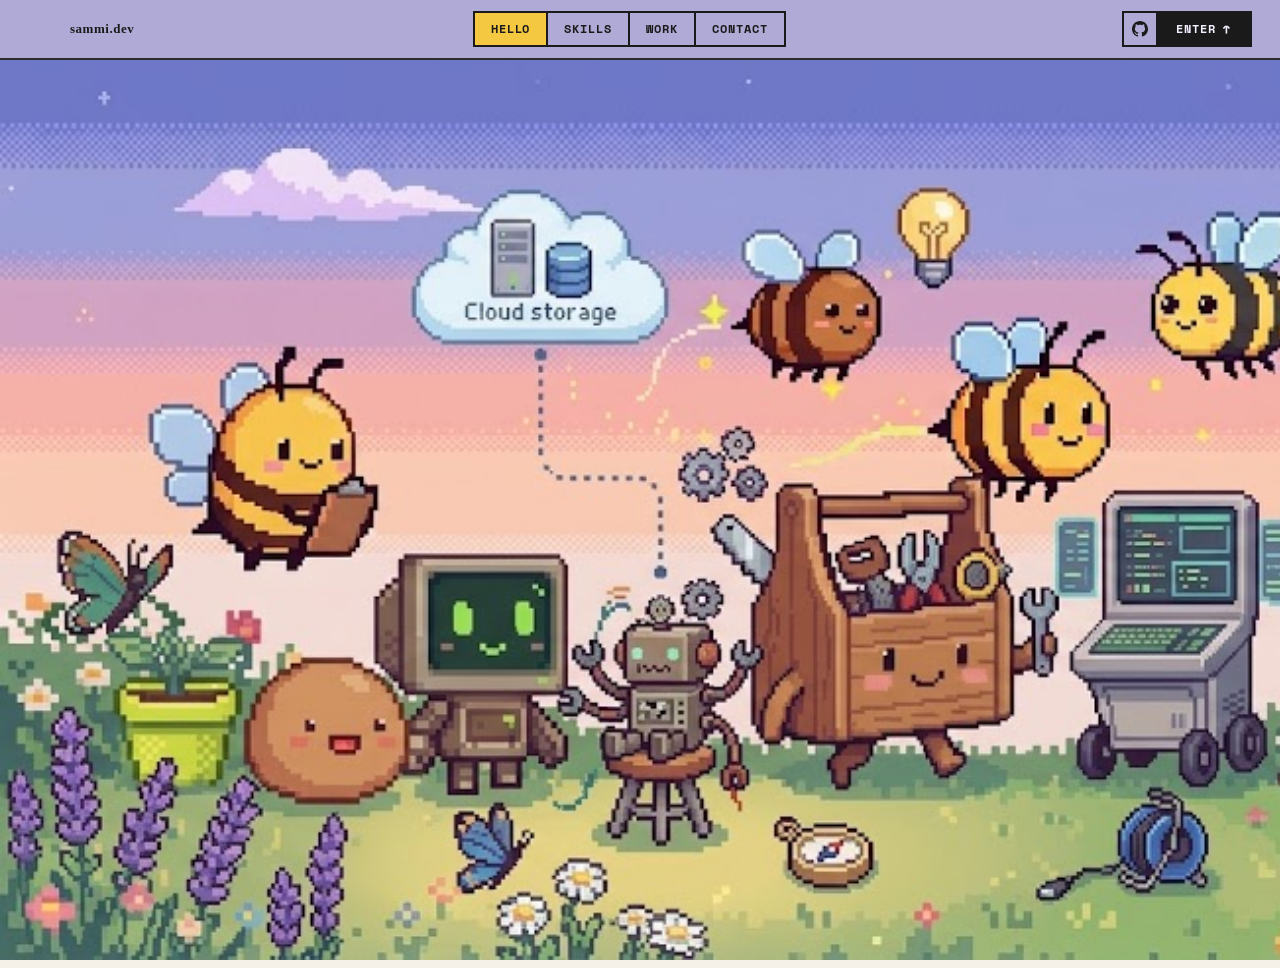
==== index.html @ 97fa731a "nav bar done" ====
<!doctype html>
<html lang="en">
  <head>
    <meta charset="UTF-8" />
    <meta name="viewport" content="width=device-width, initial-scale=1.0" />
    <link rel="stylesheet" href="./style.css" />
    <title>Document</title>
  </head>
  <body>
   <!DOCTYPE html>
<html lang="en">
<head>
  <meta charset="UTF-8" />
  <meta name="viewport" content="width=device-width, initial-scale=1.0"/>
  <title>sammi.dev navbar</title>
  <link href="https://fonts.googleapis.com/css2?family=Space+Mono:wght@400;700&display=swap" rel="stylesheet"/>
</head>
<body>

<nav>
  <!-- Logo -->
  <a href="#" class="logo">
    <svg class="logo-icon" viewBox="0 0 32 36" fill="none" xmlns="http://www.w3.org/2000/svg">
    
    </svg>
    <span class="logo-text">sammi.dev</span>
  </a>

  <!-- Nav links -->
  <div class="nav-links">
    <a href="#" class="nav-btn active">Hello</a>
    <a href="#" class="nav-btn">Skills</a>
    <a href="#" class="nav-btn">Work</a>
    <a href="#" class="nav-btn">Contact</a>
  </div>

  <!-- Right side -->
  <div class="nav-right">
    <button class="icon-btn" title="GitHub">
      <svg viewBox="0 0 24 24" fill="currentColor" xmlns="http://www.w3.org/2000/svg">
        <path d="M12 0C5.37 0 0 5.37 0 12c0 5.3 3.438 9.8 8.205 11.385.6.113.82-.258.82-.577 0-.285-.01-1.04-.015-2.04-3.338.724-4.042-1.61-4.042-1.61-.546-1.387-1.333-1.757-1.333-1.757-1.089-.745.083-.729.083-.729 1.205.084 1.84 1.237 1.84 1.237 1.07 1.835 2.809 1.305 3.495.998.108-.776.418-1.305.762-1.605-2.665-.3-5.466-1.332-5.466-5.93 0-1.31.465-2.38 1.235-3.22-.135-.303-.54-1.523.105-3.176 0 0 1.005-.322 3.3 1.23.96-.267 1.98-.399 3-.405 1.02.006 2.04.138 3 .405 2.28-1.552 3.285-1.23 3.285-1.23.645 1.653.24 2.873.12 3.176.765.84 1.23 1.91 1.23 3.22 0 4.61-2.805 5.625-5.475 5.92.42.36.81 1.096.81 2.22 0 1.605-.015 2.896-.015 3.286 0 .315.21.69.825.57C20.565 21.795 24 17.295 24 12c0-6.63-5.37-12-12-12z"/>
      </svg>
    </button>
    <a href="#" class="enter-btn">
      Enter <span class="arrow">↗</span>
    </a>
  </div>
</nav>
<div class="underline"></div>

<!-- background image  -->
<img class= "bgimage" src="./assets/e0dea437-5090-436d-a086-e0cec81c5b45.jpg" alt="">
</body>
</html>
  </body>
</html>
---- style.css ----
*, *::before, *::after { box-sizing: border-box; margin: 0; padding: 0; }

    body {
    font-family: var(--font-main);
  color: var(--text);
  line-height: 1.6;
  overflow-x: hidden;
  background: #f5f0e8;
    }

    nav {
      width: 100%;
      background: #b0aad6;
      border-bottom: 2px solid #2d2d2d;
      padding: 0 28px;
      height: 60px;
      display: flex;
      align-items: center;
      justify-content: space-between;
      gap: 12px;
    }

    /* Logo */
    .logo {
      display: flex;
      align-items: center;
      gap: 10px;
      text-decoration: none;
      color: #1a1a1a;
    }

    .logo-icon {
      width: 32px;
      height: 32px;
    }

    .logo-text {
      font-size: 13px;
      font-weight: 700;
      letter-spacing: 0.04em;
      color: #1a1a1a;
    }

    /* Nav links group */
    .nav-links {
      display: flex;
      align-items: center;
      gap: 0;
    }

    .nav-btn {
      display: inline-flex;
      align-items: center;
      justify-content: center;
      height: 36px;
      padding: 0 16px;
      font-family: 'Space Mono', monospace;
      font-size: 12px;
      font-weight: 700;
      letter-spacing: 0.08em;
      text-transform: uppercase;
      border: 2px solid #1a1a1a;
      background: transparent;
      color: #1a1a1a;
      cursor: pointer;
      text-decoration: none;
      position: relative;
      margin-left: -2px;
      transition: background 0.12s, color 0.12s, transform 0.1s;
      white-space: nowrap;
      user-select: none;
    }

    .nav-btn:first-child { margin-left: 0; }

    .nav-btn:hover {
      background: #1a1a1a;
      color: #f5f0ff;
      z-index: 1;
    }

    .nav-btn.active {
      background: #f5c842;
      color: #1a1a1a;
      z-index: 2;
      border-color: #1a1a1a;
    }

    .nav-btn.active:hover {
      background: #e0b800;
      color: #1a1a1a;
    }

    /* Right side group */
    .nav-right {
      display: flex;
      align-items: center;
      gap: 0;
    }

    .icon-btn {
      width: 36px;
      height: 36px;
      border: 2px solid #1a1a1a;
      background: transparent;
      display: flex;
      align-items: center;
      justify-content: center;
      cursor: pointer;
      margin-left: -2px;
      transition: background 0.12s, color 0.12s;
      color: #1a1a1a;
    }

    .icon-btn:hover {
      background: #1a1a1a;
      color: #f5f0ff;
    }

    .icon-btn svg {
      width: 16px;
      height: 16px;
    }

    .enter-btn {
      display: inline-flex;
      align-items: center;
      gap: 6px;
      height: 36px;
      padding: 0 18px;
      font-family: 'Space Mono', monospace;
      font-size: 12px;
      font-weight: 700;
      letter-spacing: 0.08em;
      text-transform: uppercase;
      border: 2px solid #1a1a1a;
      background: #1a1a1a;
      color: #f5f0ff;
      cursor: pointer;
      margin-left: -2px;
      transition: background 0.12s, color 0.12s;
      text-decoration: none;
    }

    .enter-btn:hover {
      background: #3a3a3a;
    }

    .enter-btn .arrow {
      font-size: 14px;
      display: inline-block;
      transform: rotate(-45deg);
      transition: transform 0.15s;
    }

    .enter-btn:hover .arrow {
      transform: rotate(-45deg) translate(2px, -2px);
    }

    /* Separator line below nav */
    .underline {
      width: 100%;
      height: px;
      background: solid black;
    }


.bgimage{
    background-size: cover;        /* Makes image cover full screen */
    background-position: center;   /* Centers the image */
    background-repeat: no-repeat;  /* Prevents repeating */
    height: 100vh;
    margin: 0;
}
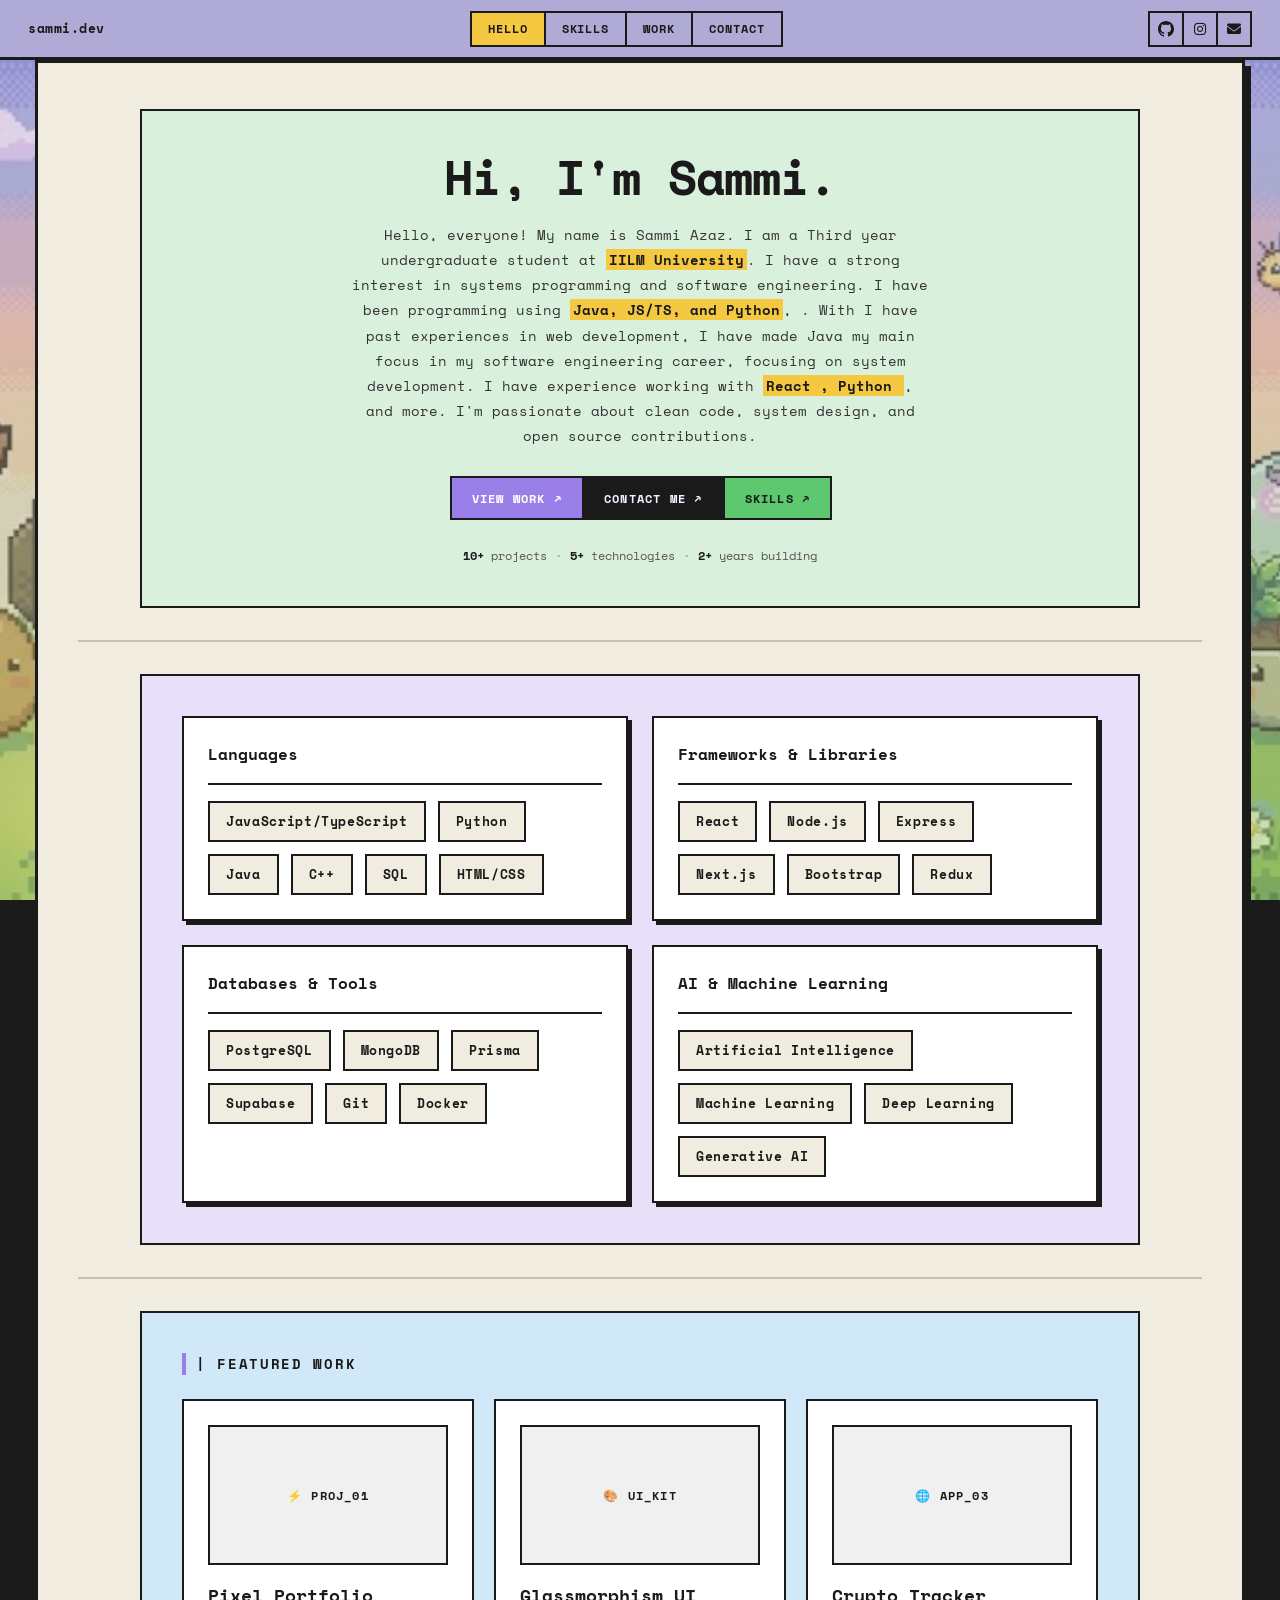
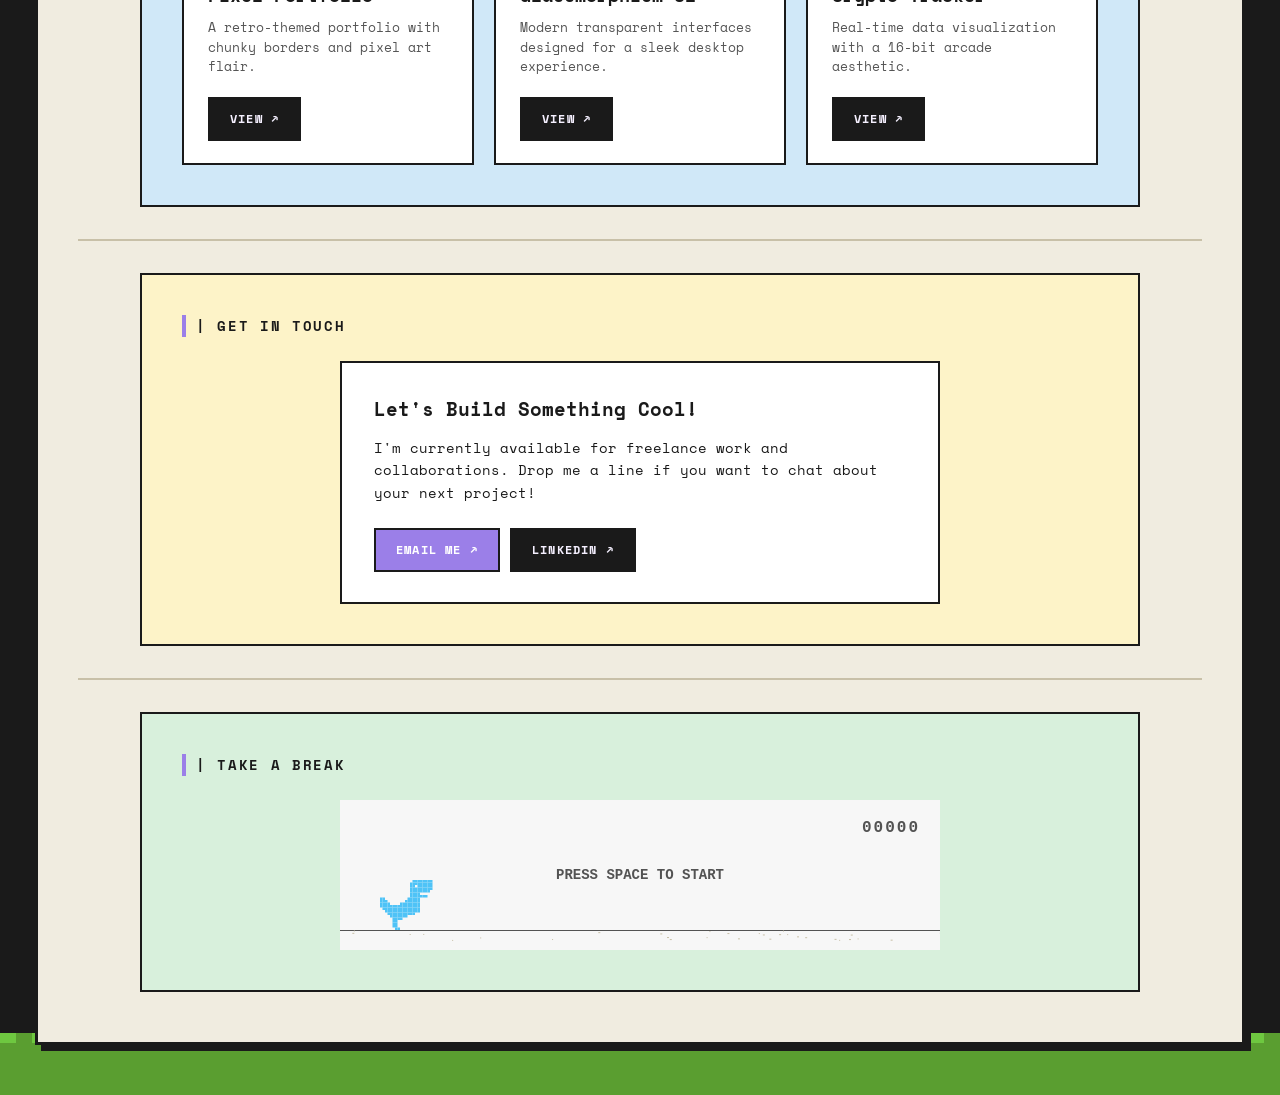
==== commit 84afbe93: "intro and skills done" ====
--- a/index.html
+++ b/index.html
@@ -1,56 +1,212 @@
-<!doctype html>
+<!DOCTYPE html>
 <html lang="en">
-  <head>
-    <meta charset="UTF-8" />
-    <meta name="viewport" content="width=device-width, initial-scale=1.0" />
-    <link rel="stylesheet" href="./style.css" />
-    <title>Document</title>
-  </head>
-  <body>
-   <!DOCTYPE html>
-<html lang="en">
+
 <head>
   <meta charset="UTF-8" />
-  <meta name="viewport" content="width=device-width, initial-scale=1.0"/>
-  <title>sammi.dev navbar</title>
-  <link href="https://fonts.googleapis.com/css2?family=Space+Mono:wght@400;700&display=swap" rel="stylesheet"/>
+  <meta name="viewport" content="width=device-width, initial-scale=1.0" />
+  <title>sammi.dev — Portfolio</title>
+  <meta name="description" content="Sammi's portfolio — designer & developer crafting pixel-perfect web experiences." />
+  <link rel="stylesheet" href="./style.css" />
+  <link rel="stylesheet" href="https://cdnjs.cloudflare.com/ajax/libs/font-awesome/6.5.1/css/all.min.css" />
+  <link href="https://fonts.googleapis.com/css2?family=Space+Mono:ital,wght@0,400;0,700;1,400&display=swap"
+    rel="stylesheet" />
 </head>
+
 <body>
 
-<nav>
-  <!-- Logo -->
-  <a href="#" class="logo">
-    <svg class="logo-icon" viewBox="0 0 32 36" fill="none" xmlns="http://www.w3.org/2000/svg">
-    
-    </svg>
-    <span class="logo-text">sammi.dev</span>
-  </a>
-
-  <!-- Nav links -->
-  <div class="nav-links">
-    <a href="#" class="nav-btn active">Hello</a>
-    <a href="#" class="nav-btn">Skills</a>
-    <a href="#" class="nav-btn">Work</a>
-    <a href="#" class="nav-btn">Contact</a>
+  <!-- ===== Navbar ===== -->
+  <nav>
+
+    <!-- Logo -->
+    <a href="#" class="logo">
+
+      <span class="logo-text">sammi.dev</span>
+    </a>
+
+    <!-- Nav links -->
+    <div class="nav-links">
+      <a href="#hello" class="nav-btn active">Hello</a>
+      <a href="#skills" class="nav-btn">Skills</a>
+      <a href="#work" class="nav-btn">Work</a>
+      <a href="#contact" class="nav-btn">Contact</a>
+    </div>
+
+    <!-- Right side icons -->
+    <div class="nav-right">
+      <button class="icon-btn" title="GitHub">
+        <svg viewBox="0 0 24 24" fill="currentColor" xmlns="http://www.w3.org/2000/svg">
+          <path
+            d="M12 0C5.37 0 0 5.37 0 12c0 5.3 3.438 9.8 8.205 11.385.6.113.82-.258.82-.577 0-.285-.01-1.04-.015-2.04-3.338.724-4.042-1.61-4.042-1.61-.546-1.387-1.333-1.757-1.333-1.757-1.089-.745.083-.729.083-.729 1.205.084 1.84 1.237 1.84 1.237 1.07 1.835 2.809 1.305 3.495.998.108-.776.418-1.305.762-1.605-2.665-.3-5.466-1.332-5.466-5.93 0-1.31.465-2.38 1.235-3.22-.135-.303-.54-1.523.105-3.176 0 0 1.005-.322 3.3 1.23.96-.267 1.98-.399 3-.405 1.02.006 2.04.138 3 .405 2.28-1.552 3.285-1.23 3.285-1.23.645 1.653.24 2.873.12 3.176.765.84 1.23 1.91 1.23 3.22 0 4.61-2.805 5.625-5.475 5.92.42.36.81 1.096.81 2.22 0 1.605-.015 2.896-.015 3.286 0 .315.21.69.825.57C20.565 21.795 24 17.295 24 12c0-6.63-5.37-12-12-12z" />
+        </svg>
+      </button>
+      <button class="icon-btn" title="Instagram">
+        <i class="fa-brands fa-instagram"></i>
+      </button>
+      <button class="icon-btn" title="Email">
+        <i class="fa-solid fa-envelope"></i>
+      </button>
+    </div>
+  </nav>
+
+  <!-- ===== Hero Background / Multi-Section Container ===== -->
+  <div class="hero-bg">
+
+    <div class="content-wrap">
+      <!-- MAIN CONSOLIDATED CARD -->
+      <div class="hero-card">
+        
+        <!-- HERO PART -->
+        <div id="hello" class="intro">
+          <h1 class="hero-title">Hi, I'm Sammi.</h1>
+          <p class="hero-desc">
+            Hello, everyone! My name is Sammi Azaz. I am a Third year undergraduate student at <strong>IILM University</strong>. I have a strong interest in systems programming and software engineering. I have been programming using <strong>Java, JS/TS, and Python</strong>, . With I have past experiences in web development, I have made Java my main focus in my software engineering career, focusing on system development.
+
+I have experience working with <strong>React , Python </strong>, and more. I'm passionate about clean code, system design, and open source contributions.
+          </p>
+
+
+          <div class="hero-btns">
+            <a href="#work" class="hero-btn btn-purple">VIEW WORK ↗</a>
+            <a href="#contact" class="hero-btn btn-dark">CONTACT ME ↗</a>
+            <a href="#skills" class="hero-btn btn-green">SKILLS ↗</a>
+          </div>
+          <div class="hero-stats">
+            <span><strong>10+</strong> projects</span>
+            <span class="stat-dot">·</span>
+            <span><strong>5+</strong> technologies</span>
+            <span class="stat-dot">·</span>
+            <span><strong>2+</strong> years building</span>
+          </div>
+        </div>
+
+        <hr class="divider" id="skills" />
+
+        <!-- SKILLS PART -->
+        <div class="skills-section">
+          
+          <div class="skill-group">
+            <h3 class="skill-title">Languages</h3>
+            <div class="skill-divider"></div>
+            <div class="skill-tags">
+              <span class="skill-tag">JavaScript/TypeScript</span>
+              <span class="skill-tag">Python</span>
+              <span class="skill-tag">Java</span>
+              <span class="skill-tag">C++</span>
+              <span class="skill-tag">SQL</span>
+              <span class="skill-tag">HTML/CSS</span>
+            </div>
+          </div>
+
+          <div class="skill-group">
+            <h3 class="skill-title">Frameworks &amp; Libraries</h3>
+            <div class="skill-divider"></div>
+            <div class="skill-tags">
+              <span class="skill-tag">React</span>
+              <span class="skill-tag">Node.js</span>
+              <span class="skill-tag">Express</span>
+              <span class="skill-tag">Next.js</span>
+              <span class="skill-tag">Bootstrap</span>
+              <span class="skill-tag">Redux</span>
+            </div>
+          </div>
+
+          <div class="skill-group">
+            <h3 class="skill-title">Databases &amp; Tools</h3>
+            <div class="skill-divider"></div>
+            <div class="skill-tags">
+              <span class="skill-tag">PostgreSQL</span>
+              <span class="skill-tag">MongoDB</span>
+              <span class="skill-tag">Prisma</span>
+              <span class="skill-tag">Supabase</span>
+              <span class="skill-tag">Git</span>
+              <span class="skill-tag">Docker</span>
+            </div>
+          </div>
+
+          <div class="skill-group">
+            <h3 class="skill-title">AI &amp; Machine Learning</h3>
+            <div class="skill-divider"></div>
+            <div class="skill-tags">
+              <span class="skill-tag">Artificial Intelligence</span>
+              <span class="skill-tag">Machine Learning</span>
+              <span class="skill-tag">Deep Learning</span>
+              <span class="skill-tag">Generative AI</span>
+            </div>
+          </div>
+
+        </div>
+
+        <hr class="divider" id="work" />
+
+        <!-- WORK PART -->
+        <div class="work-section">
+          <h2 class="section-title">| FEATURED WORK</h2>
+          <div class="work-grid">
+            <div class="work-card card-purple">
+              <div class="work-thumb">⚡ PROJ_01</div>
+              <h3>Pixel Portfolio</h3>
+              <p>A retro-themed portfolio with chunky borders and pixel art flair.</p>
+              <a href="#" class="hero-btn btn-dark">VIEW ↗</a>
+            </div>
+            <div class="work-card card-yellow">
+              <div class="work-thumb">🎨 UI_KIT</div>
+              <h3>Glassmorphism UI</h3>
+              <p>Modern transparent interfaces designed for a sleek desktop experience.</p>
+              <a href="#" class="hero-btn btn-dark">VIEW ↗</a>
+            </div>
+            <div class="work-card card-green">
+              <div class="work-thumb">🌐 APP_03</div>
+              <h3>Crypto Tracker</h3>
+              <p>Real-time data visualization with a 16-bit arcade aesthetic.</p>
+              <a href="#" class="hero-btn btn-dark">VIEW ↗</a>
+            </div>
+          </div>
+        </div>
+
+        <hr class="divider" id="contact" />
+
+        <!-- CONTACT PART -->
+        <div class="contact-section">
+          <h2 class="section-title">| GET IN TOUCH</h2>
+          <div class="contact-wrap">
+            <div class="contact-card card-blue">
+              <h3 style="margin-bottom: 12px;">Let's Build Something Cool!</h3>
+              <p style="font-size: 14px; margin-bottom: 24px;">I'm currently available for freelance work and collaborations. Drop me a line if you want to chat about your next project!</p>
+              <div class="contact-btns">
+                <a href="mailto:hello@sammi.dev" class="hero-btn btn-purple">EMAIL ME ↗</a>
+                <a href="#" class="hero-btn btn-dark">LINKEDIN ↗</a>
+              </div>
+            </div>
+          </div>
+        </div>
+
+        <hr class="divider" />
+
+        <!-- GAME PART (MOVED TO LAST) -->
+        <div class="game-section">
+          <h2 class="section-title">| TAKE A BREAK</h2>
+          <!-- Dinosaur Game -->
+          <div class="dino-game-wrapper" style="margin: 0 auto;">
+            <canvas id="dinoCanvas" width="600" height="150"></canvas>
+            <div id="dinoStartMsg" class="dino-msg">Press Space to Start</div>
+            <div id="dinoScoreBox">
+              <span id="dinoHighScoreDisplay" style="display: none; margin-right: 15px; opacity: 0.7;">HI <span id="dinoHighScore">00000</span></span>
+              <span id="dinoScore">00000</span>
+            </div>
+          </div>
+        </div>
+
+      </div>
+      <!-- end joined hero-card -->
+    </div>
+    <!-- end content-wrap -->
+
+    <!-- Ground / grass strip -->
+    <div class="ground" style="margin-top: 80px;"></div>
   </div>
-
-  <!-- Right side -->
-  <div class="nav-right">
-    <button class="icon-btn" title="GitHub">
-      <svg viewBox="0 0 24 24" fill="currentColor" xmlns="http://www.w3.org/2000/svg">
-        <path d="M12 0C5.37 0 0 5.37 0 12c0 5.3 3.438 9.8 8.205 11.385.6.113.82-.258.82-.577 0-.285-.01-1.04-.015-2.04-3.338.724-4.042-1.61-4.042-1.61-.546-1.387-1.333-1.757-1.333-1.757-1.089-.745.083-.729.083-.729 1.205.084 1.84 1.237 1.84 1.237 1.07 1.835 2.809 1.305 3.495.998.108-.776.418-1.305.762-1.605-2.665-.3-5.466-1.332-5.466-5.93 0-1.31.465-2.38 1.235-3.22-.135-.303-.54-1.523.105-3.176 0 0 1.005-.322 3.3 1.23.96-.267 1.98-.399 3-.405 1.02.006 2.04.138 3 .405 2.28-1.552 3.285-1.23 3.285-1.23.645 1.653.24 2.873.12 3.176.765.84 1.23 1.91 1.23 3.22 0 4.61-2.805 5.625-5.475 5.92.42.36.81 1.096.81 2.22 0 1.605-.015 2.896-.015 3.286 0 .315.21.69.825.57C20.565 21.795 24 17.295 24 12c0-6.63-5.37-12-12-12z"/>
-      </svg>
-    </button>
-    <a href="#" class="enter-btn">
-      Enter <span class="arrow">↗</span>
-    </a>
-  </div>
-</nav>
-<div class="underline"></div>
-
-<!-- background image  -->
-<img class= "bgimage" src="./assets/e0dea437-5090-436d-a086-e0cec81c5b45.jpg" alt="">
+  <!-- end hero-bg -->
+
+  <script src="./script.js"></script>
 </body>
-</html>
-  </body>
-</html>
+
+</html>
--- a/style.css
+++ b/style.css
@@ -1,175 +1,569 @@
-
-    *, *::before, *::after { box-sizing: border-box; margin: 0; padding: 0; }
-
-    body {
-    font-family: var(--font-main);
-  color: var(--text);
+/* ================================================
+   1. RESET & BASE
+   ================================================ */
+*,
+*::before,
+*::after {
+  box-sizing: border-box;
+  margin: 0;
+  padding: 0;
+}
+
+html {
+  scroll-behavior: smooth;
+}
+
+body {
+  font-family: 'Space Mono', monospace;
+  color: #1a1a1a;
   line-height: 1.6;
   overflow-x: hidden;
-  background: #f5f0e8;
-    }
-
-    nav {
-      width: 100%;
-      background: #b0aad6;
-      border-bottom: 2px solid #2d2d2d;
-      padding: 0 28px;
-      height: 60px;
-      display: flex;
-      align-items: center;
-      justify-content: space-between;
-      gap: 12px;
-    }
-
-    /* Logo */
-    .logo {
-      display: flex;
-      align-items: center;
-      gap: 10px;
-      text-decoration: none;
-      color: #1a1a1a;
-    }
-
-    .logo-icon {
-      width: 32px;
-      height: 32px;
-    }
-
-    .logo-text {
-      font-size: 13px;
-      font-weight: 700;
-      letter-spacing: 0.04em;
-      color: #1a1a1a;
-    }
-
-    /* Nav links group */
-    .nav-links {
-      display: flex;
-      align-items: center;
-      gap: 0;
-    }
-
-    .nav-btn {
-      display: inline-flex;
-      align-items: center;
-      justify-content: center;
-      height: 36px;
-      padding: 0 16px;
-      font-family: 'Space Mono', monospace;
-      font-size: 12px;
-      font-weight: 700;
-      letter-spacing: 0.08em;
-      text-transform: uppercase;
-      border: 2px solid #1a1a1a;
-      background: transparent;
-      color: #1a1a1a;
-      cursor: pointer;
-      text-decoration: none;
-      position: relative;
-      margin-left: -2px;
-      transition: background 0.12s, color 0.12s, transform 0.1s;
-      white-space: nowrap;
-      user-select: none;
-    }
-
-    .nav-btn:first-child { margin-left: 0; }
-
-    .nav-btn:hover {
-      background: #1a1a1a;
-      color: #f5f0ff;
-      z-index: 1;
-    }
-
-    .nav-btn.active {
-      background: #f5c842;
-      color: #1a1a1a;
-      z-index: 2;
-      border-color: #1a1a1a;
-    }
-
-    .nav-btn.active:hover {
-      background: #e0b800;
-      color: #1a1a1a;
-    }
-
-    /* Right side group */
-    .nav-right {
-      display: flex;
-      align-items: center;
-      gap: 0;
-    }
-
-    .icon-btn {
-      width: 36px;
-      height: 36px;
-      border: 2px solid #1a1a1a;
-      background: transparent;
-      display: flex;
-      align-items: center;
-      justify-content: center;
-      cursor: pointer;
-      margin-left: -2px;
-      transition: background 0.12s, color 0.12s;
-      color: #1a1a1a;
-    }
-
-    .icon-btn:hover {
-      background: #1a1a1a;
-      color: #f5f0ff;
-    }
-
-    .icon-btn svg {
-      width: 16px;
-      height: 16px;
-    }
-
-    .enter-btn {
-      display: inline-flex;
-      align-items: center;
-      gap: 6px;
-      height: 36px;
-      padding: 0 18px;
-      font-family: 'Space Mono', monospace;
-      font-size: 12px;
-      font-weight: 700;
-      letter-spacing: 0.08em;
-      text-transform: uppercase;
-      border: 2px solid #1a1a1a;
-      background: #1a1a1a;
-      color: #f5f0ff;
-      cursor: pointer;
-      margin-left: -2px;
-      transition: background 0.12s, color 0.12s;
-      text-decoration: none;
-    }
-
-    .enter-btn:hover {
-      background: #3a3a3a;
-    }
-
-    .enter-btn .arrow {
-      font-size: 14px;
-      display: inline-block;
-      transform: rotate(-45deg);
-      transition: transform 0.15s;
-    }
-
-    .enter-btn:hover .arrow {
-      transform: rotate(-45deg) translate(2px, -2px);
-    }
-
-    /* Separator line below nav */
-    .underline {
-      width: 100%;
-      height: px;
-      background: solid black;
-    }
-
-
-.bgimage{
-    background-size: cover;        /* Makes image cover full screen */
-    background-position: center;   /* Centers the image */
-    background-repeat: no-repeat;  /* Prevents repeating */
-    height: 100vh;
-    margin: 0;
+  background: #1a1a1a;
+}
+
+/* ================================================
+   2. NAVBAR
+   ================================================ */
+nav {
+  width: 100%;
+  background: #b0aad6;
+  border-bottom: 3px solid #1a1a1a;
+  padding: 0 28px;
+  height: 60px;
+  display: flex;
+  align-items: center;
+  justify-content: space-between;
+  gap: 12px;
+  position: sticky;
+  top: 0;
+  z-index: 100;
+}
+
+.logo {
+  display: flex;
+  align-items: center;
+  gap: 10px;
+  text-decoration: none;
+  color: #1a1a1a;
+}
+
+.logo-icon {
+  width: 32px;
+  height: 32px;
+}
+
+.logo-text {
+  font-size: 13px;
+  font-weight: 700;
+  letter-spacing: 0.04em;
+  color: #1a1a1a;
+}
+
+.nav-links {
+  display: flex;
+  align-items: center;
+  gap: 0;
+}
+
+.nav-btn {
+  display: inline-flex;
+  align-items: center;
+  justify-content: center;
+  height: 36px;
+  padding: 0 16px;
+  font-family: 'Space Mono', monospace;
+  font-size: 12px;
+  font-weight: 700;
+  letter-spacing: 0.08em;
+  text-transform: uppercase;
+  border: 2px solid #1a1a1a;
+  background: transparent;
+  color: #1a1a1a;
+  cursor: pointer;
+  text-decoration: none;
+  position: relative;
+  margin-left: -2px;
+  transition: background 0.12s, color 0.12s;
+  white-space: nowrap;
+  user-select: none;
+}
+
+.nav-btn:first-child {
+  margin-left: 0;
+}
+
+.nav-btn:hover {
+  background: #1a1a1a;
+  color: #f5f0ff;
+  z-index: 1;
+}
+
+.nav-btn.active {
+  background: #f5c842;
+  color: #1a1a1a;
+  z-index: 2;
+  border-color: #1a1a1a;
+}
+
+.nav-btn.active:hover {
+  background: #e0b800;
+  color: #1a1a1a;
+}
+
+.nav-right {
+  display: flex;
+  align-items: center;
+  gap: 0;
+}
+
+.nav-right .icon-btn:first-child {
+  margin-left: 0;
+}
+
+.icon-btn {
+  width: 36px;
+  height: 36px;
+  border: 2px solid #1a1a1a;
+  background: transparent;
+  display: flex;
+  align-items: center;
+  justify-content: center;
+  cursor: pointer;
+  margin-left: -2px;
+  transition: background 0.12s, color 0.12s;
+  color: #1a1a1a;
+  font-size: 14px;
+}
+
+.icon-btn:hover {
+  background: #1a1a1a;
+  color: #f5f0ff;
+}
+
+.icon-btn svg {
+  width: 16px;
+  height: 16px;
+}
+
+/* ================================================
+   3. HERO BACKGROUND & CONTAINERS
+   ================================================ */
+.hero-bg {
+  position: relative;
+  min-height: calc(100vh - 60px);
+  background: 
+    linear-gradient(to bottom, rgba(200, 184, 232, 0.4), rgba(142, 200, 64, 0.4)),
+    url("./assets/e0dea437-5090-436d-a086-e0cec81c5b45.jpg");
+  background-attachment: fixed;
+  background-repeat: no-repeat;
+  background-position: center;
+  background-size: cover;
+  padding-bottom: 50px;
+}
+
+.content-wrap {
+  position: relative;
+  z-index: 10;
+  max-width: 1250px;
+  margin: 0 auto;
+  padding: 0 20px;
+}
+
+.hero-card {
+  background: #f0ece0;
+  border: 3px solid #1a1a1a;
+  box-shadow: 6px 6px 0 #1a1a1a;
+  padding: 36px 40px 40px;
+  border-radius: 0;
+}
+
+/* ================================================
+   4. INTRO SECTION (#hello)
+   ================================================ */
+.intro {
+  position: relative;
+  background-color: #d8f0dc;
+  border: 2px solid #1a1a1a;
+  padding: 40px;
+  margin: 10px auto 10px;
+  max-width: 1000px;
+  text-align: center;
+}
+
+.hero-title {
+  font-family: 'Space Mono', monospace;
+  font-size: clamp(28px, 5vw, 48px);
+  font-weight: 700;
+  color: #1a1a1a;
+  letter-spacing: -0.02em;
+  line-height: 1.1;
+  margin-bottom: 18px;
+}
+
+.hero-desc {
+  font-size: 14px;
+  line-height: 1.8;
+  color: #333;
+  max-width: 580px;
+  margin: 0 auto 28px;
+}
+
+.hero-desc strong {
+  color: #1a1a1a;
+  background: #f5c842;
+  padding: 0 3px;
+}
+
+.hero-btns {
+  display: flex;
+  flex-wrap: wrap;
+  justify-content: center;
+  gap: 0;
+  margin-bottom: 28px;
+}
+
+.hero-btn {
+  display: inline-flex;
+  align-items: center;
+  justify-content: center;
+  height: 44px;
+  padding: 0 20px;
+  font-family: 'Space Mono', monospace;
+  font-size: 12px;
+  font-weight: 700;
+  letter-spacing: 0.1em;
+  text-transform: uppercase;
+  text-decoration: none;
+  border: 2px solid #1a1a1a;
+  cursor: pointer;
+  transition: transform 0.1s, box-shadow 0.1s;
+  margin-right: -2px;
+  margin-bottom: -2px;
+  white-space: nowrap;
+}
+
+.hero-btn:hover {
+  transform: translate(-2px, -2px);
+  box-shadow: 4px 4px 0 #1a1a1a;
+  z-index: 1;
+}
+
+.hero-btn:active {
+  transform: translate(1px, 1px);
+  box-shadow: none;
+}
+
+.hero-stats {
+  display: flex;
+  flex-wrap: wrap;
+  align-items: center;
+  justify-content: center;
+  gap: 8px;
+  font-size: 12px;
+  color: #555;
+  margin-bottom: 0;
+}
+
+.hero-stats strong {
+  color: #1a1a1a;
+}
+
+.stat-dot {
+  color: #aaa;
+  font-weight: 700;
+}
+
+/* ================================================
+   5. SHARED UTILITIES & COMPONENTS
+   ================================================ */
+.section-title {
+  font-family: 'Space Mono', monospace;
+  font-size: 14px;
+  font-weight: 700;
+  letter-spacing: 0.12em;
+  color: #1a1a1a;
+  margin-bottom: 24px;
+  border-left: 4px solid #9b7fe8;
+  padding-left: 10px;
+}
+
+.divider {
+  border: none;
+  border-top: 2px solid #c8c0a8;
+  margin: 32px 0;
+}
+
+/* Button & Card Palette */
+.btn-purple { background: #9b7fe8; color: #fff; }
+.btn-dark { background: #1a1a1a; color: #f5f0ff; }
+.btn-green { background: #5ec870; color: #1a1a1a; }
+.card-purple { background: #e8e0f8; }
+.card-yellow { background: #fdf3c8; }
+.card-green { background: #d8f0dc; }
+.card-blue { background: #d0e8f8; }
+
+/* ================================================
+   6. SKILLS SECTION
+   ================================================ */
+.skills-section {
+  padding: 40px;
+  background: #e8e0f8; /* Retro purple from palette */
+  border: 2px solid #1a1a1a;
+  margin: 10px auto 10px;
+  max-width: 1000px;
+  position: relative;
+  display: grid;
+  grid-template-columns: repeat(2, 1fr);
+  gap: 24px;
+}
+
+.skill-group {
+  background: #fff;
+  border: 2px solid #1a1a1a; /* Chunky black borders */
+  border-radius: 0; /* Removing rounded corners for pixel retro aesthetic */
+  padding: 24px;
+  position: relative;
+  box-shadow: 4px 4px 0 #1a1a1a;
+  display: flex;
+  flex-direction: column;
+}
+
+.skill-title {
+  color: #1a1a1a;
+  font-family: 'Space Mono', monospace;
+  font-size: 16px;
+  font-weight: 700;
+  margin: 0;
+}
+
+.skill-divider {
+  height: 2px;
+  background: #1a1a1a;
+  margin: 16px 0;
+  border: none;
+}
+
+.skill-tags {
+  display: flex;
+  flex-wrap: wrap;
+  gap: 12px;
+}
+
+.skill-tag {
+  display: inline-flex;
+  align-items: center;
+  justify-content: center;
+  padding: 8px 16px;
+  background: #f0ece0; /* Beige */
+  border: 2px solid #1a1a1a;
+  border-radius: 0;
+  color: #1a1a1a;
+  font-family: 'Space Mono', monospace;
+  font-size: 13px;
+  font-weight: 700;
+  letter-spacing: 0.05em;
+  transition: transform 0.1s, box-shadow 0.1s;
+}
+
+.skill-tag:hover {
+  transform: translate(-2px, -2px);
+  box-shadow: 3px 3px 0 #1a1a1a;
+  background: #9b7fe8; /* Violet accent */
+  color: #fff;
+}
+
+/* ================================================
+   7. WORK SECTION
+   ================================================ */
+.work-section {
+  background-color: #d0e8f8;
+  border: 2px solid #1a1a1a;
+  padding: 40px;
+  margin: 10px auto 10px;
+  max-width: 1000px;
+}
+
+.work-grid {
+  display: grid;
+  grid-template-columns: repeat(auto-fit, minmax(280px, 1fr));
+  gap: 20px;
+}
+
+.work-card {
+  border: 2px solid #1a1a1a;
+  padding: 24px;
+  background: #fff;
+  transition: transform 0.1s, box-shadow 0.1s;
+}
+
+.work-card:hover {
+  transform: translate(-4px, -4px);
+  box-shadow: 6px 6px 0 #1a1a1a;
+}
+
+.work-thumb {
+  height: 140px;
+  background: #f0f0f0;
+  border: 2px solid #1a1a1a;
+  margin-bottom: 16px;
+  display: flex;
+  align-items: center;
+  justify-content: center;
+  font-weight: 700;
+  font-size: 12px;
+  letter-spacing: 0.1em;
+}
+
+.work-card h3 {
+  font-size: 18px;
+  margin-bottom: 8px;
+}
+
+.work-card p {
+  font-size: 13px;
+  color: #555;
+  margin-bottom: 20px;
+  line-height: 1.5;
+}
+
+/* ================================================
+   8. CONTACT SECTION
+   ================================================ */
+.contact-section {
+  background-color: #fdf3c8;
+  border: 2px solid #1a1a1a;
+  padding: 40px;
+  margin: 10px auto 10px;
+  max-width: 1000px;
+}
+
+.contact-wrap {
+  display: flex;
+  justify-content: center;
+}
+
+.contact-card {
+  width: 100%;
+  max-width: 600px;
+  padding: 32px;
+  border: 2px solid #1a1a1a;
+  background: #fff;
+}
+
+.contact-btns {
+  display: flex;
+  gap: 12px;
+}
+
+/* ================================================
+   9. GAME SECTION
+   ================================================ */
+.game-section {
+  background-color: #d8f0dc;
+  border: 2px solid #1a1a1a;
+  padding: 40px;
+  margin: 10px auto 10px;
+  max-width: 1000px;
+}
+
+.dino-game-wrapper {
+  position: relative;
+  width: 100%;
+  max-width: 600px;
+  height: 150px;
+  margin: 0 auto 28px;
+  border: none;
+  background-color: #f7f7f7;
+  overflow: hidden;
+  cursor: pointer;
+}
+
+canvas#dinoCanvas {
+  display: block;
+  width: 100%;
+  height: 100%;
+  image-rendering: pixelated;
+}
+
+.dino-msg {
+  position: absolute;
+  top: 50%;
+  left: 50%;
+  transform: translate(-50%, -50%);
+  font-family: 'Courier New', Courier, monospace;
+  font-size: 14px;
+  font-weight: 700;
+  color: #535353;
+  text-transform: uppercase;
+  pointer-events: none;
+  animation: blink 1s infinite alternate;
+}
+
+@keyframes blink {
+  0% { opacity: 1; }
+  100% { opacity: 0; }
+}
+
+#dinoScoreBox {
+  position: absolute;
+  top: 16px;
+  right: 20px;
+  font-family: 'Courier New', Courier, monospace;
+  font-weight: 700;
+  font-size: 16px;
+  color: #535353;
+  letter-spacing: 2px;
+}
+
+/* ================================================
+   10. GROUND STRIP (Footer styling)
+   ================================================ */
+.ground {
+  position: absolute;
+  bottom: 0;
+  left: 0;
+  width: 100%;
+  height: 56px;
+  background: #5a9e30;
+  border-top: 4px solid #1a1a1a;
+  z-index: 1;
+}
+
+.ground::before {
+  content: '';
+  position: absolute;
+  top: -10px;
+  left: 0;
+  width: 100%;
+  height: 10px;
+  background:
+    repeating-linear-gradient(90deg,
+      #6ec840 0px, #6ec840 16px,
+      #5a9e30 16px, #5a9e30 32px);
+}
+
+/* ================================================
+   11. RESPONSIVE QUERIES
+   ================================================ */
+@media (max-width: 700px) {
+  .hero-card {
+    padding: 24px 20px 28px;
+  }
+
+  .nav-links {
+    display: none;
+  }
+
+  .hero-btns {
+    flex-direction: column;
+  }
+
+  .hero-btn {
+    margin-right: 0;
+    margin-bottom: -2px;
+  }
+  
+  .skills-section {
+    grid-template-columns: 1fr;
+  }
 }
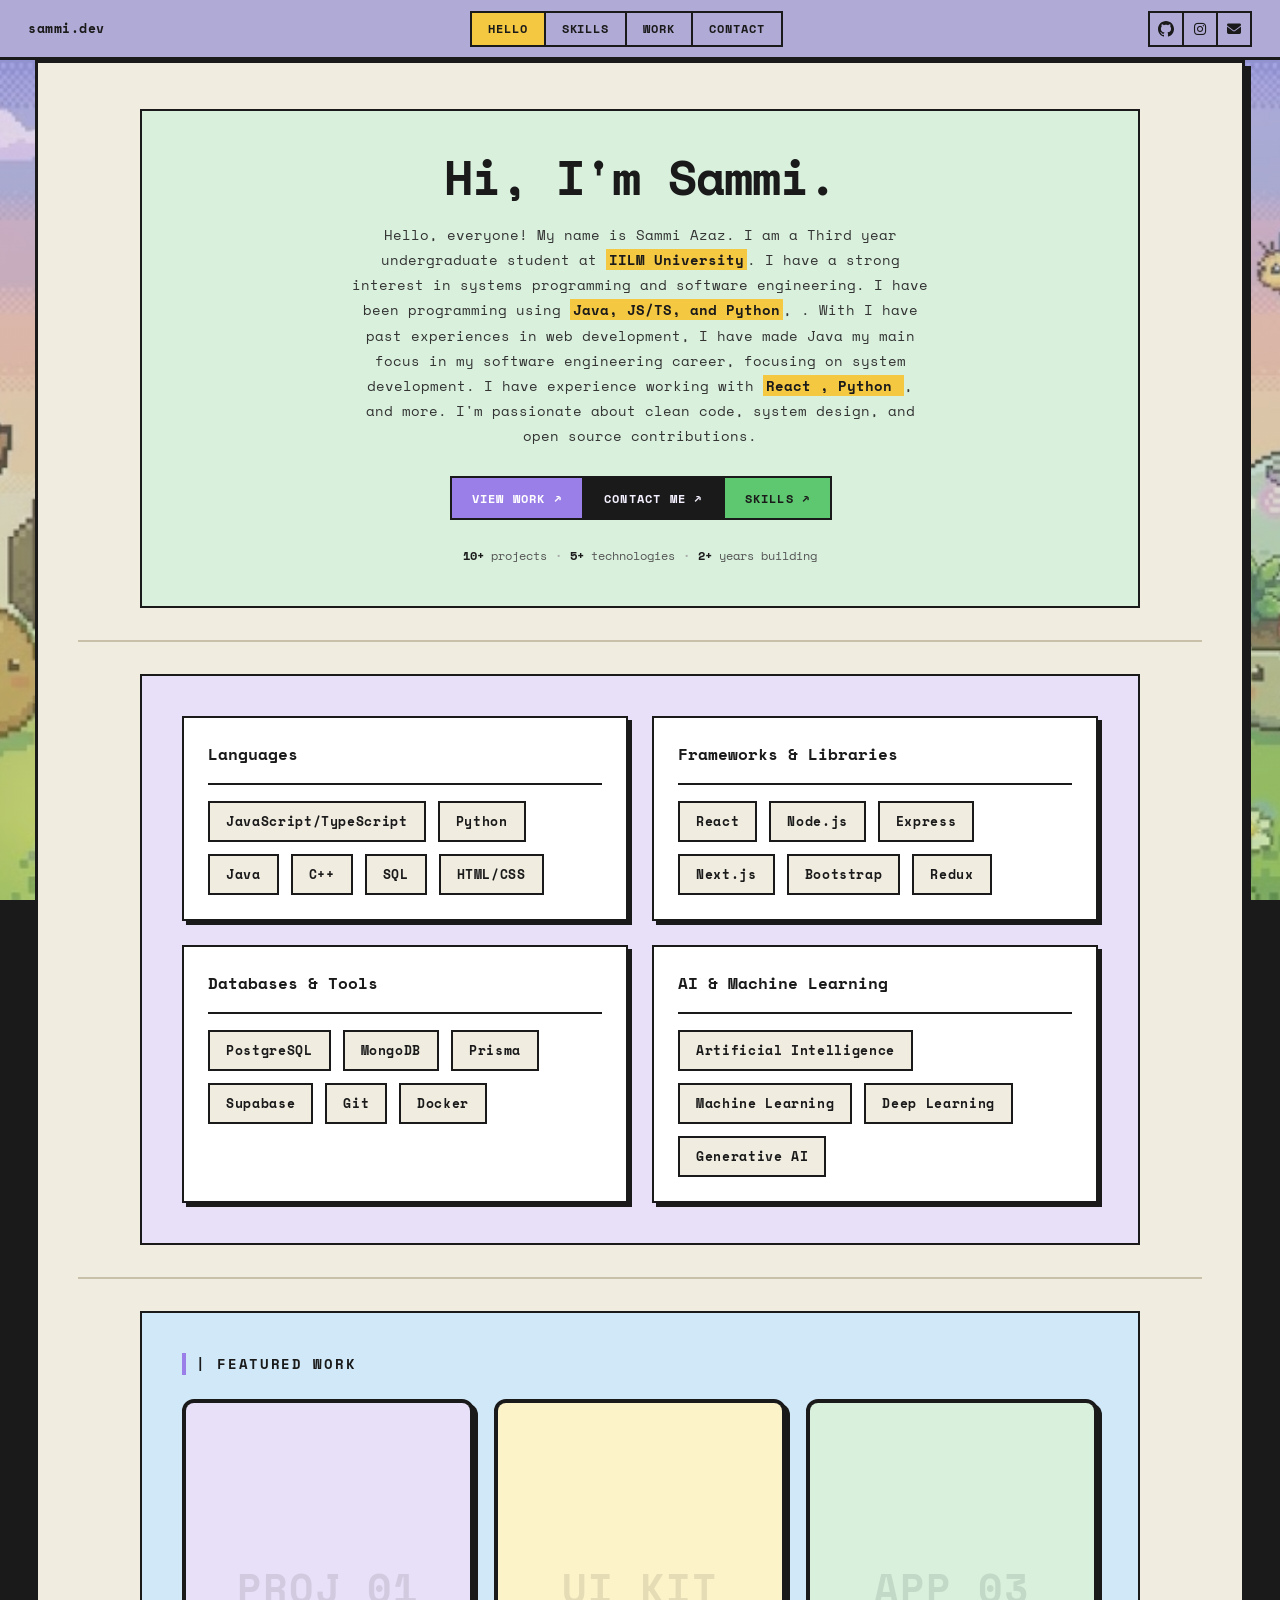
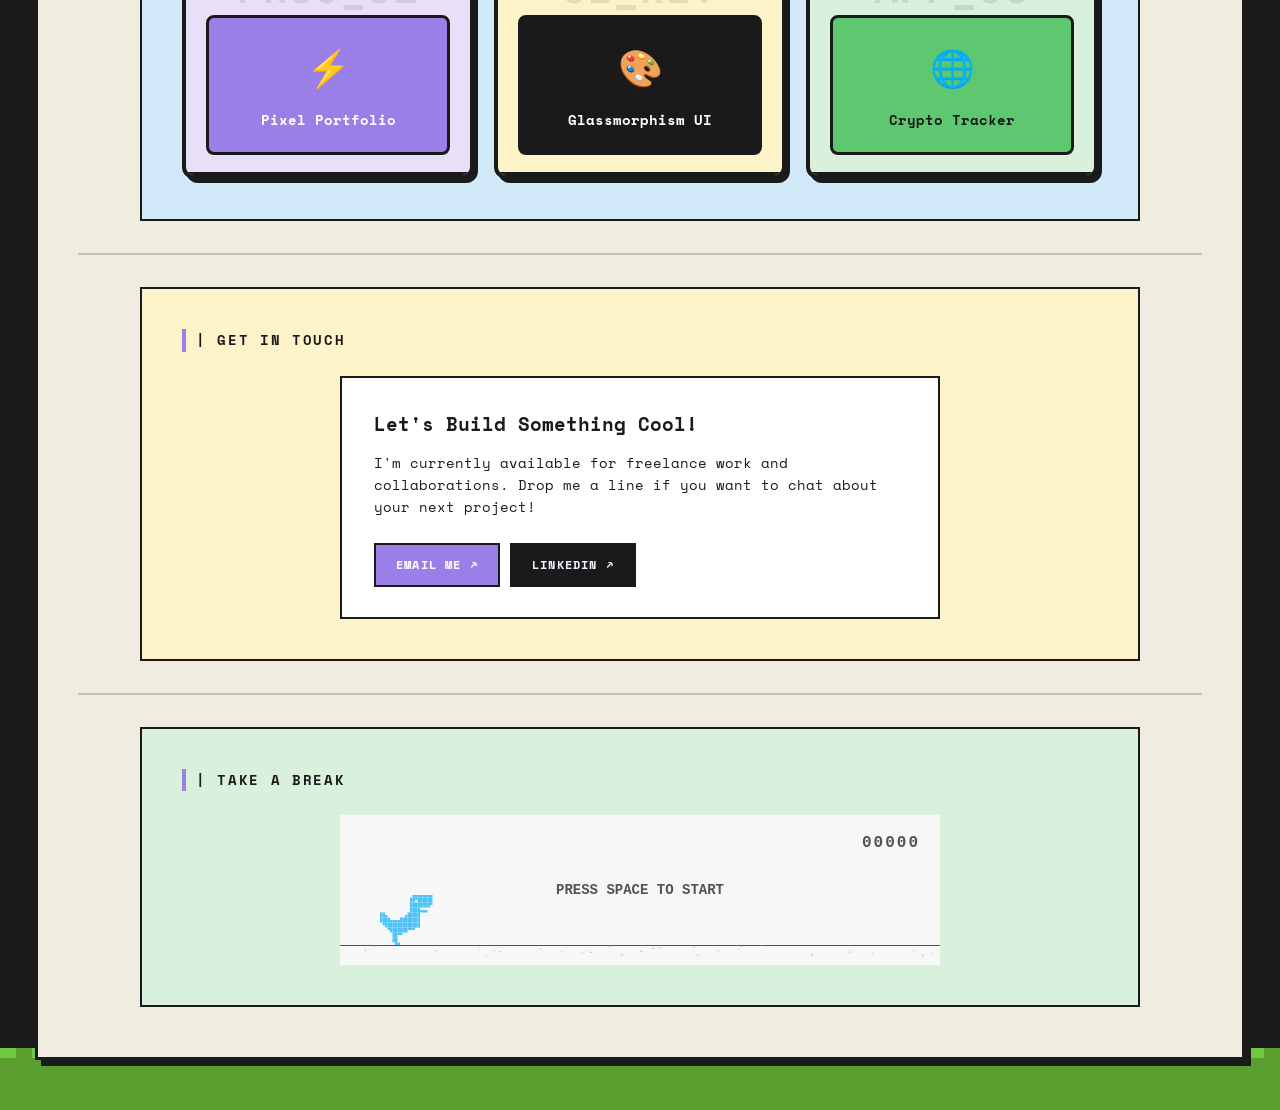
==== commit 5d65be76: "bug fix" ====
--- a/index.html
+++ b/index.html
@@ -54,14 +54,19 @@
     <div class="content-wrap">
       <!-- MAIN CONSOLIDATED CARD -->
       <div class="hero-card">
-        
+
         <!-- HERO PART -->
         <div id="hello" class="intro">
           <h1 class="hero-title">Hi, I'm Sammi.</h1>
           <p class="hero-desc">
-            Hello, everyone! My name is Sammi Azaz. I am a Third year undergraduate student at <strong>IILM University</strong>. I have a strong interest in systems programming and software engineering. I have been programming using <strong>Java, JS/TS, and Python</strong>, . With I have past experiences in web development, I have made Java my main focus in my software engineering career, focusing on system development.
-
-I have experience working with <strong>React , Python </strong>, and more. I'm passionate about clean code, system design, and open source contributions.
+            Hello, everyone! My name is Sammi Azaz. I am a Third year undergraduate student at <strong>IILM
+              University</strong>. I have a strong interest in systems programming and software engineering. I have been
+            programming using <strong>Java, JS/TS, and Python</strong>, . With I have past experiences in web
+            development, I have made Java my main focus in my software engineering career, focusing on system
+            development.
+
+            I have experience working with <strong>React , Python </strong>, and more. I'm passionate about clean code,
+            system design, and open source contributions.
           </p>
 
 
@@ -83,7 +88,7 @@
 
         <!-- SKILLS PART -->
         <div class="skills-section">
-          
+
           <div class="skill-group">
             <h3 class="skill-title">Languages</h3>
             <div class="skill-divider"></div>
@@ -142,24 +147,90 @@
         <div class="work-section">
           <h2 class="section-title">| FEATURED WORK</h2>
           <div class="work-grid">
-            <div class="work-card card-purple">
-              <div class="work-thumb">⚡ PROJ_01</div>
-              <h3>Pixel Portfolio</h3>
-              <p>A retro-themed portfolio with chunky borders and pixel art flair.</p>
-              <a href="#" class="hero-btn btn-dark">VIEW ↗</a>
-            </div>
-            <div class="work-card card-yellow">
-              <div class="work-thumb">🎨 UI_KIT</div>
-              <h3>Glassmorphism UI</h3>
-              <p>Modern transparent interfaces designed for a sleek desktop experience.</p>
-              <a href="#" class="hero-btn btn-dark">VIEW ↗</a>
-            </div>
-            <div class="work-card card-green">
-              <div class="work-thumb">🌐 APP_03</div>
-              <h3>Crypto Tracker</h3>
-              <p>Real-time data visualization with a 16-bit arcade aesthetic.</p>
-              <a href="#" class="hero-btn btn-dark">VIEW ↗</a>
-            </div>
+
+            <!-- Project 1 -->
+            <div class="work-card proj-card" data-target="modal-1">
+              <div class="proj-bg" style="background: #e8e0f8; border-bottom: 3px solid #1a1a1a;">
+                <span class="proj-bg-text">PROJ_01</span>
+              </div>
+              <div class="proj-plate btn-purple">
+                <span class="proj-icon">⚡</span>
+                <span class="proj-title">Pixel Portfolio</span>
+              </div>
+              <div class="proj-overlay">
+                <span>Click to read more...</span>
+              </div>
+            </div>
+
+            <!-- Project 2 -->
+            <div class="work-card proj-card" data-target="modal-2">
+              <div class="proj-bg" style="background: #fdf3c8; border-bottom: 3px solid #1a1a1a;">
+                <span class="proj-bg-text">UI_KIT</span>
+              </div>
+              <div class="proj-plate btn-dark">
+                <span class="proj-icon">🎨</span>
+                <span class="proj-title">Glassmorphism UI</span>
+              </div>
+              <div class="proj-overlay">
+                <span>Click to read more...</span>
+              </div>
+            </div>
+
+            <!-- Project 3 -->
+            <div class="work-card proj-card" data-target="modal-3">
+              <div class="proj-bg" style="background: #d8f0dc; border-bottom: 3px solid #1a1a1a;">
+                <span class="proj-bg-text">APP_03</span>
+              </div>
+              <div class="proj-plate btn-green">
+                <span class="proj-icon">🌐</span>
+                <span class="proj-title">Crypto Tracker</span>
+              </div>
+              <div class="proj-overlay">
+                <span>Click to read more...</span>
+              </div>
+            </div>
+
+          </div>
+        </div>
+
+        <!-- PROJECT MODALS -->
+        <div id="modal-1" class="proj-modal">
+          <div class="modal-box card-purple">
+            <button class="modal-close">&times;</button>
+            <h2 class="modal-title">Pixel Portfolio</h2>
+            <h3 class="modal-subtitle">A retro-themed portfolio with chunky borders and pixel art flair.</h3>
+            <p>Designed to break the mold of modern clean aesthetics, this portfolio brings back the 90s web aesthetic.
+              Built entirely using vanilla HTML, CSS, and JS to maintain lightweight performance while executing complex
+              CSS animations, shadow depth, and pixel-grid logic.</p>
+            <h4 style="margin-top:20px; font-weight:700;">Objective</h4>
+            <p>Create a robust, fully responsive web application that perfectly emulates vintage 8-bit styling, right
+              down to the custom cursor and typography.</p>
+          </div>
+        </div>
+
+        <div id="modal-2" class="proj-modal">
+          <div class="modal-box card-yellow">
+            <button class="modal-close">&times;</button>
+            <h2 class="modal-title">Glassmorphism UI</h2>
+            <h3 class="modal-subtitle">Modern transparent interfaces designed for a sleek desktop experience.</h3>
+            <p>A comprehensive front-end component library built with overlapping blurred layers, frosted glass styling,
+              and vivid background gradients to drive extreme depth in UI presentation.</p>
+            <h4 style="margin-top:20px; font-weight:700;">Objective</h4>
+            <p>Implement high-performance CSS backdrop-filters and state-driven animations to modernize complex
+              dashboard systems without compromising browser rendering speeds.</p>
+          </div>
+        </div>
+
+        <div id="modal-3" class="proj-modal">
+          <div class="modal-box card-green">
+            <button class="modal-close">&times;</button>
+            <h2 class="modal-title">Crypto Tracker</h2>
+            <h3 class="modal-subtitle">Real-time data visualization with a 16-bit arcade aesthetic.</h3>
+            <p>A functional cryptocurrency price aggregator that utilizes live WebSocket connections to graph financial
+              data directly onto an HTML5 canvas layer, styled uniquely like an old stock market ticker.</p>
+            <h4 style="margin-top:20px; font-weight:700;">Objective</h4>
+            <p>Design a zero-latency financial dashboard capable of processing thousands of data nodes per second,
+              rendered natively through custom JS mapping functions.</p>
           </div>
         </div>
 
@@ -171,7 +242,8 @@
           <div class="contact-wrap">
             <div class="contact-card card-blue">
               <h3 style="margin-bottom: 12px;">Let's Build Something Cool!</h3>
-              <p style="font-size: 14px; margin-bottom: 24px;">I'm currently available for freelance work and collaborations. Drop me a line if you want to chat about your next project!</p>
+              <p style="font-size: 14px; margin-bottom: 24px;">I'm currently available for freelance work and
+                collaborations. Drop me a line if you want to chat about your next project!</p>
               <div class="contact-btns">
                 <a href="mailto:hello@sammi.dev" class="hero-btn btn-purple">EMAIL ME ↗</a>
                 <a href="#" class="hero-btn btn-dark">LINKEDIN ↗</a>
@@ -190,7 +262,8 @@
             <canvas id="dinoCanvas" width="600" height="150"></canvas>
             <div id="dinoStartMsg" class="dino-msg">Press Space to Start</div>
             <div id="dinoScoreBox">
-              <span id="dinoHighScoreDisplay" style="display: none; margin-right: 15px; opacity: 0.7;">HI <span id="dinoHighScore">00000</span></span>
+              <span id="dinoHighScoreDisplay" style="display: none; margin-right: 15px; opacity: 0.7;">HI <span
+                  id="dinoHighScore">00000</span></span>
               <span id="dinoScore">00000</span>
             </div>
           </div>
--- a/style.css
+++ b/style.css
@@ -151,7 +151,7 @@
 .hero-bg {
   position: relative;
   min-height: calc(100vh - 60px);
-  background: 
+  background:
     linear-gradient(to bottom, rgba(200, 184, 232, 0.4), rgba(142, 200, 64, 0.4)),
     url("./assets/e0dea437-5090-436d-a086-e0cec81c5b45.jpg");
   background-attachment: fixed;
@@ -294,20 +294,44 @@
 }
 
 /* Button & Card Palette */
-.btn-purple { background: #9b7fe8; color: #fff; }
-.btn-dark { background: #1a1a1a; color: #f5f0ff; }
-.btn-green { background: #5ec870; color: #1a1a1a; }
-.card-purple { background: #e8e0f8; }
-.card-yellow { background: #fdf3c8; }
-.card-green { background: #d8f0dc; }
-.card-blue { background: #d0e8f8; }
+.btn-purple {
+  background: #9b7fe8;
+  color: #fff;
+}
+
+.btn-dark {
+  background: #1a1a1a;
+  color: #f5f0ff;
+}
+
+.btn-green {
+  background: #5ec870;
+  color: #1a1a1a;
+}
+
+.card-purple {
+  background: #e8e0f8;
+}
+
+.card-yellow {
+  background: #fdf3c8;
+}
+
+.card-green {
+  background: #d8f0dc;
+}
+
+.card-blue {
+  background: #d0e8f8;
+}
 
 /* ================================================
    6. SKILLS SECTION
    ================================================ */
 .skills-section {
   padding: 40px;
-  background: #e8e0f8; /* Retro purple from palette */
+  background: #e8e0f8;
+  /* Retro purple from palette */
   border: 2px solid #1a1a1a;
   margin: 10px auto 10px;
   max-width: 1000px;
@@ -319,8 +343,10 @@
 
 .skill-group {
   background: #fff;
-  border: 2px solid #1a1a1a; /* Chunky black borders */
-  border-radius: 0; /* Removing rounded corners for pixel retro aesthetic */
+  border: 2px solid #1a1a1a;
+  /* Chunky black borders */
+  border-radius: 0;
+  /* Removing rounded corners for pixel retro aesthetic */
   padding: 24px;
   position: relative;
   box-shadow: 4px 4px 0 #1a1a1a;
@@ -354,7 +380,8 @@
   align-items: center;
   justify-content: center;
   padding: 8px 16px;
-  background: #f0ece0; /* Beige */
+  background: #f0ece0;
+  /* Beige */
   border: 2px solid #1a1a1a;
   border-radius: 0;
   color: #1a1a1a;
@@ -368,7 +395,8 @@
 .skill-tag:hover {
   transform: translate(-2px, -2px);
   box-shadow: 3px 3px 0 #1a1a1a;
-  background: #9b7fe8; /* Violet accent */
+  background: #9b7fe8;
+  /* Violet accent */
   color: #fff;
 }
 
@@ -389,41 +417,192 @@
   gap: 20px;
 }
 
-.work-card {
-  border: 2px solid #1a1a1a;
-  padding: 24px;
-  background: #fff;
-  transition: transform 0.1s, box-shadow 0.1s;
-}
-
-.work-card:hover {
-  transform: translate(-4px, -4px);
+.proj-card {
+  position: relative;
+  overflow: hidden;
+  height: 380px;
+  border: 4px solid #1a1a1a;
+  border-radius: 12px;
+  cursor: pointer;
+  background: #222;
+  box-shadow: 4px 4px 0 #1a1a1a;
+  transition: transform 0.2s, box-shadow 0.2s;
+}
+
+.proj-card:hover {
+  transform: translate(-2px, -2px);
   box-shadow: 6px 6px 0 #1a1a1a;
 }
 
-.work-thumb {
+.proj-bg {
+  position: absolute;
+  top: 0;
+  left: 0;
+  right: 0;
+  bottom: 0;
+  display: flex;
+  align-items: center;
+  justify-content: center;
+  transition: filter 0.3s;
+}
+
+.proj-bg-text {
+  font-size: 40px;
+  font-weight: 900;
+  opacity: 0.1;
+  color: #1a1a1a;
+  letter-spacing: 2px;
+}
+
+.proj-plate {
+  position: absolute;
+  bottom: 20px;
+  left: 20px;
+  right: 20px;
   height: 140px;
-  background: #f0f0f0;
-  border: 2px solid #1a1a1a;
-  margin-bottom: 16px;
-  display: flex;
-  align-items: center;
-  justify-content: center;
-  font-weight: 700;
-  font-size: 12px;
-  letter-spacing: 0.1em;
-}
-
-.work-card h3 {
-  font-size: 18px;
+  border: 3px solid #1a1a1a;
+  border-radius: 8px;
+  display: flex;
+  flex-direction: column;
+  align-items: center;
+  justify-content: center;
+  padding: 16px;
+  transition: filter 0.3s, opacity 0.3s;
+  z-index: 2;
+}
+
+.proj-icon {
+  font-size: 36px;
+  margin-bottom: 12px;
+}
+
+.proj-title {
+  font-family: 'Space Mono', monospace;
+  font-weight: 700;
+  font-size: 14px;
+  text-align: center;
+}
+
+.btn-purple .proj-title {
+  color: #fff;
+}
+
+.btn-dark .proj-title {
+  color: #fff;
+}
+
+.btn-green .proj-title {
+  color: #1a1a1a;
+}
+
+.proj-overlay {
+  position: absolute;
+  top: 0;
+  left: 0;
+  right: 0;
+  bottom: 0;
+  background: rgba(0, 0, 0, 0.65);
+  color: #fff;
+  display: flex;
+  align-items: center;
+  justify-content: center;
+  opacity: 0;
+  transition: opacity 0.3s;
+  font-family: 'Space Mono', monospace;
+  font-weight: 700;
+  font-size: 16px;
+  z-index: 5;
+}
+
+.proj-card:hover .proj-bg {
+  filter: blur(8px);
+}
+
+.proj-card:hover .proj-plate {
+  filter: blur(6px);
+  opacity: 0.6;
+}
+
+.proj-card:hover .proj-overlay {
+  opacity: 1;
+}
+
+/* Modal Styling */
+.proj-modal {
+  position: fixed;
+  top: 0;
+  left: 0;
+  width: 100vw;
+  height: 100vh;
+  background: rgba(0, 0, 0, 0.8);
+  display: none;
+  align-items: center;
+  justify-content: center;
+  z-index: 9999;
+  padding: 20px;
+}
+
+.proj-modal.active {
+  display: flex;
+}
+
+.modal-box {
+  position: relative;
+  width: 100%;
+  max-width: 600px;
+  border: 4px solid #1a1a1a;
+  border-radius: 12px;
+  padding: 40px;
+  box-shadow: 8px 8px 0 #1a1a1a;
+}
+
+.modal-close {
+  position: absolute;
+  top: 16px;
+  right: 20px;
+  background: transparent;
+  border: none;
+  font-size: 28px;
+  font-weight: bold;
+  cursor: pointer;
+  color: #1a1a1a;
+}
+
+.btn-dark .modal-close {
+  color: #fff;
+}
+
+.card-purple .modal-close {
+  color: #1a1a1a;
+}
+
+.card-yellow .modal-close {
+  color: #1a1a1a;
+}
+
+.card-green .modal-close {
+  color: #1a1a1a;
+}
+
+.modal-title {
+  font-family: 'Space Mono', monospace;
+  font-size: 24px;
+  font-weight: 700;
   margin-bottom: 8px;
-}
-
-.work-card p {
-  font-size: 13px;
+  color: #1a1a1a;
+}
+
+.modal-subtitle {
+  font-family: 'Space Mono', monospace;
+  font-size: 14px;
   color: #555;
-  margin-bottom: 20px;
-  line-height: 1.5;
+  margin-bottom: 24px;
+}
+
+.modal-box p {
+  font-size: 14px;
+  line-height: 1.6;
+  color: #333;
 }
 
 /* ================================================
@@ -500,8 +679,13 @@
 }
 
 @keyframes blink {
-  0% { opacity: 1; }
-  100% { opacity: 0; }
+  0% {
+    opacity: 1;
+  }
+
+  100% {
+    opacity: 0;
+  }
 }
 
 #dinoScoreBox {
@@ -562,7 +746,7 @@
     margin-right: 0;
     margin-bottom: -2px;
   }
-  
+
   .skills-section {
     grid-template-columns: 1fr;
   }
